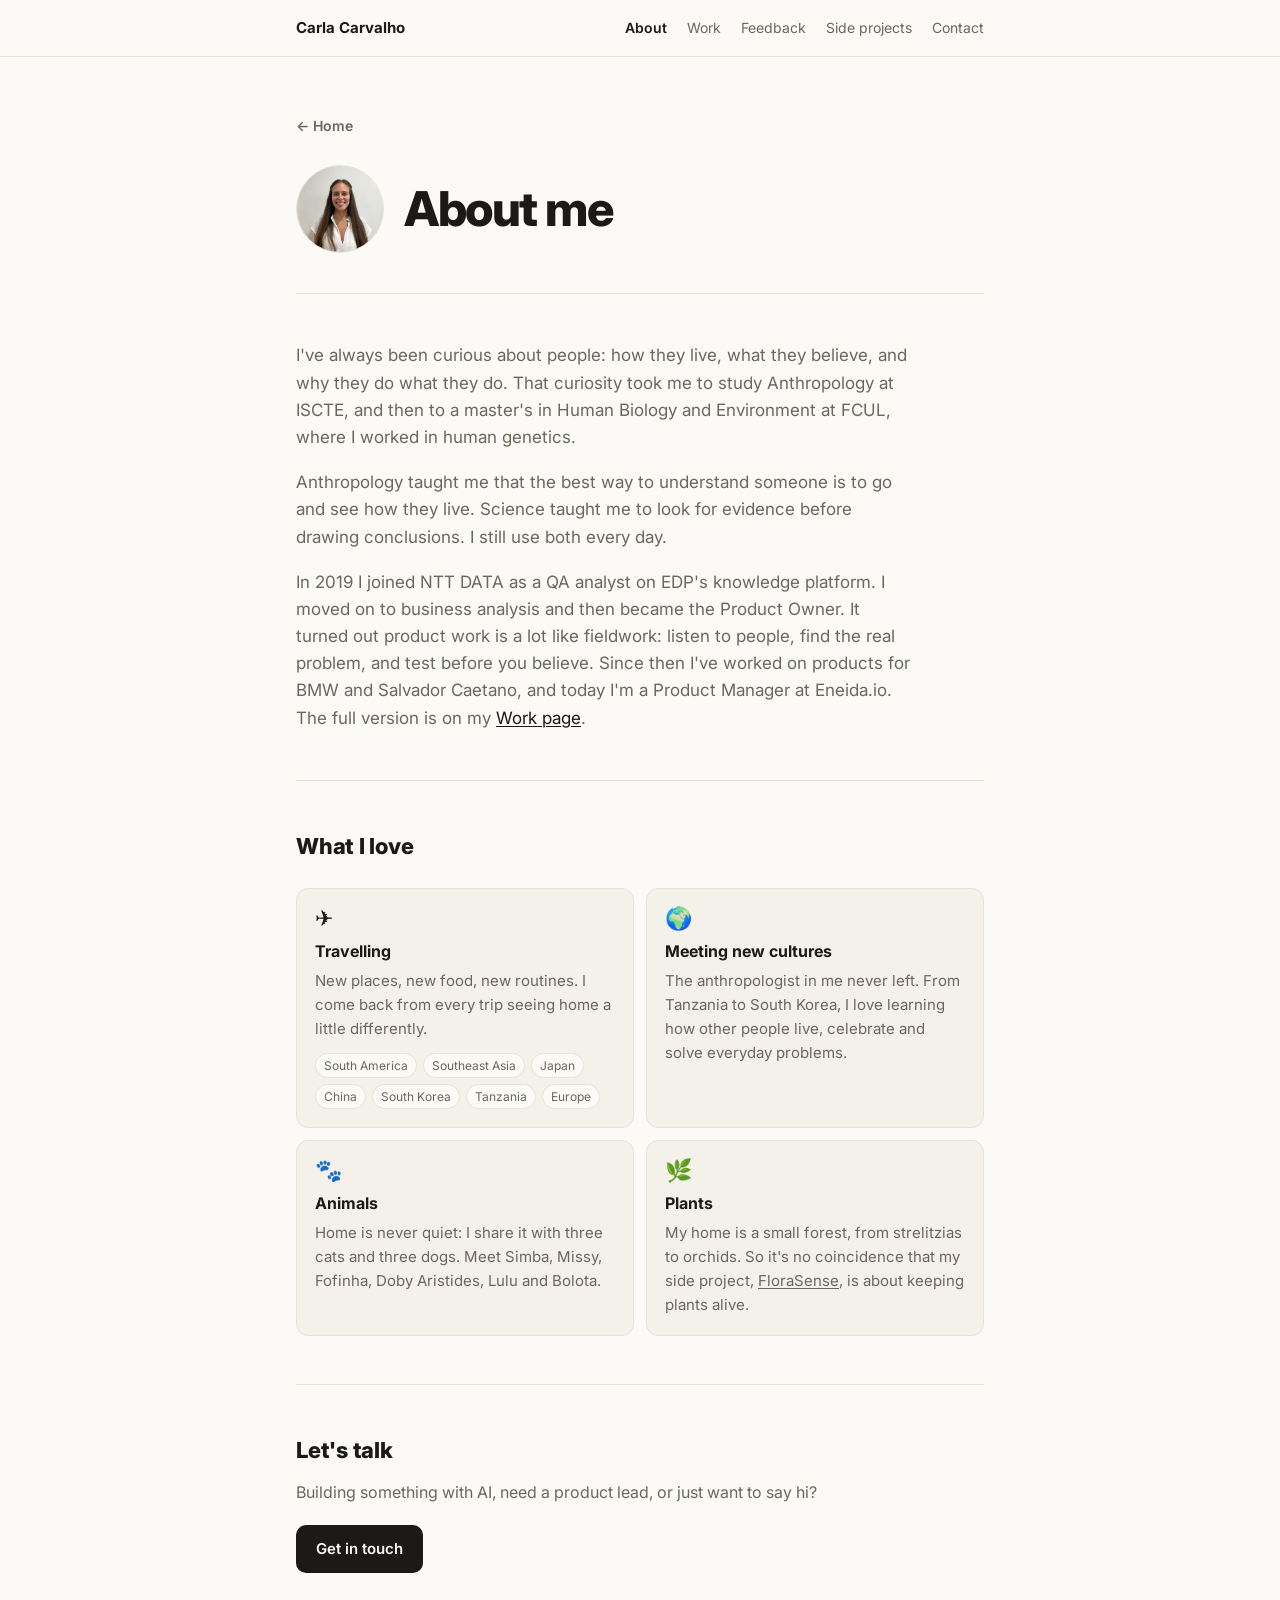
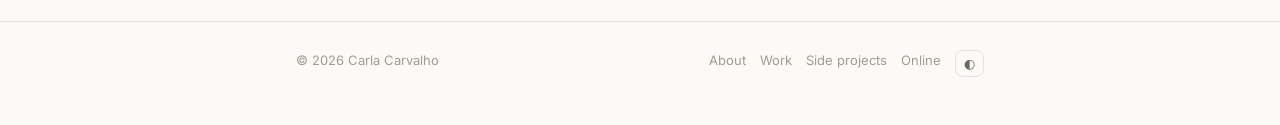
==== about-me.html @ 97bcd379 "Add files via upload" ====
<!doctype html>
<html lang="en">
<head>
<meta charset="utf-8">
<meta name="viewport" content="width=device-width, initial-scale=1">
<title>About Carla</title>
<meta name="description" content="About Carla Carvalho: anthropologist turned product manager, who loves travelling, new cultures, animals and plants.">
<link rel="icon" href="favicon.svg" type="image/svg+xml">
<link rel="apple-touch-icon" href="apple-touch-icon.png">
<meta name="theme-color" content="#fbfaf6">
<!-- Link previews (LinkedIn, WhatsApp, Slack). If the site moves to another domain, update these URLs. -->
<meta property="og:type" content="website">
<meta property="og:title" content="About Carla">
<meta property="og:description" content="About Carla Carvalho: anthropologist turned product manager, who loves travelling, new cultures, animals and plants.">
<meta property="og:image" content="https://carlamcarvalho.github.io/og-image.jpg">
<meta property="og:url" content="https://carlamcarvalho.github.io/about-me.html">
<link rel="canonical" href="https://carlamcarvalho.github.io/about-me.html">
<meta property="og:image:width" content="1200">
<meta property="og:image:height" content="630">
<meta name="twitter:card" content="summary_large_image">
<link rel="preconnect" href="https://fonts.googleapis.com">
<link rel="preconnect" href="https://fonts.gstatic.com" crossorigin>
<link href="https://fonts.googleapis.com/css2?family=Inter:wght@400;500;600;700;800&display=swap" rel="stylesheet">
<link rel="stylesheet" href="styles.css">
</head>
<body>

<header>
  <div class="wrap">
    <a href="index.html" class="brand">Carla Carvalho</a>
    <nav>
      <a href="about-me.html" class="active">About</a>
      <a href="work.html">Work</a>
      <a href="index.html#feedback">Feedback</a>
      <a href="index.html#projects">Side projects</a>
      <a href="#contact">Contact</a>
    </nav>
  </div>
</header>

<main class="wrap">

  <div class="page-head">
    <a href="index.html" class="back">← Home</a>
    <div class="title-row">
      <div class="avatar"><img src="carla.jpg" alt="Carla Carvalho" width="112" height="112"></div>
      <h1>About me</h1>
    </div>
  </div>

  <section class="prose">
    <p>I've always been curious about people: how they live, what they believe, and why they do what they do. That curiosity took me to study Anthropology at ISCTE, and then to a master's in Human Biology and Environment at FCUL, where I worked in human genetics.</p>
    <p>Anthropology taught me that the best way to understand someone is to go and see how they live. Science taught me to look for evidence before drawing conclusions. I still use both every day.</p>
    <p>In 2019 I joined NTT DATA as a QA analyst on EDP's knowledge platform. I moved on to business analysis and then became the Product Owner. It turned out product work is a lot like fieldwork: listen to people, find the real problem, and test before you believe. Since then I've worked on products for BMW and Salvador Caetano, and today I'm a Product Manager at Eneida.io. The full version is on my <a href="work.html">Work page</a>.</p>
  </section>

  <section>
    <h2>What I love</h2>
    <div class="loves">
      <div class="love">
        <span class="ico" aria-hidden="true">✈️</span>
        <h3>Travelling</h3>
        <p>New places, new food, new routines. I come back from every trip seeing home a little differently.</p>
        <div class="tags small">
          <span class="tag">South America</span><span class="tag">Southeast Asia</span><span class="tag">Japan</span>
          <span class="tag">China</span><span class="tag">South Korea</span><span class="tag">Tanzania</span><span class="tag">Europe</span>
        </div>
      </div>
      <div class="love">
        <span class="ico" aria-hidden="true">🌍</span>
        <h3>Meeting new cultures</h3>
        <p>The anthropologist in me never left. From Tanzania to South Korea, I love learning how other people live, celebrate and solve everyday problems.</p>
      </div>
      <div class="love">
        <span class="ico" aria-hidden="true">🐾</span>
        <h3>Animals</h3>
        <p>Home is never quiet: I share it with three cats and three dogs. Meet Simba, Missy, Fofinha, Doby Aristides, Lulu and Bolota.</p>
      </div>
      <div class="love">
        <span class="ico" aria-hidden="true">🌿</span>
        <h3>Plants</h3>
        <p>My home is a small forest, from strelitzias to orchids. So it's no coincidence that my side project, <a href="index.html#projects" class="inline">FloraSense</a>, is about keeping plants alive.</p>
      </div>
    </div>
  </section>

  <section id="contact" class="contact">
    <h2>Let's talk</h2>
    <p class="intro" style="margin-bottom:12px">Building something with AI, need a product lead, or just want to say hi?</p>
    <a class="btn" href="mailto:carlamendescarvalho@gmail.com">Get in touch</a>
  </section>

</main>

<footer>
  <div class="wrap">
    <span>© 2026 Carla Carvalho</span>
    <nav>
      <a href="about-me.html">About</a><a href="work.html">Work</a><a href="index.html#projects">Side projects</a><a href="index.html#online">Online</a>
      <button class="theme-toggle" id="theme" aria-label="Toggle dark mode">◐</button>
    </nav>
  </div>
</footer>

<script>
  (function () {
    const root = document.documentElement;
    try { const t = localStorage.getItem('theme'); if (t) root.dataset.theme = t; } catch (e) {}
    document.getElementById('theme').addEventListener('click', () => {
      const dark = root.dataset.theme ? root.dataset.theme === 'dark' : matchMedia('(prefers-color-scheme: dark)').matches;
      root.dataset.theme = dark ? 'light' : 'dark';
      try { localStorage.setItem('theme', root.dataset.theme); } catch (e) {}
    });
  })();
</script>
</body>
</html>
---- styles.css ----
:root {
    --bg: #fbfaf6;
    --surface: #f3f1ea;
    --text: #1c1a17;
    --muted: #6b675f;
    --faint: #a19c92;
    --line: #e7e3d9;
    --accent: #b4532a;
  }
  @media (prefers-color-scheme: dark) {
    :root:not([data-theme="light"]) {
      --bg: #161513; --surface: #1f1d1a; --text: #f2efe8; --muted: #a8a397;
      --faint: #79746a; --line: #2e2b26; --accent: #e58a5f;
    }
  }
  :root[data-theme="dark"] {
    --bg: #161513; --surface: #1f1d1a; --text: #f2efe8; --muted: #a8a397;
    --faint: #79746a; --line: #2e2b26; --accent: #e58a5f;
  }

  * { box-sizing: border-box; }
  html { scroll-behavior: smooth; scroll-padding-top: 72px; }
  body {
    margin: 0; background: var(--bg); color: var(--text);
    font-family: Inter, -apple-system, system-ui, "Segoe UI", Roboto, Helvetica, Arial, sans-serif;
    font-size: 16px; line-height: 1.6; -webkit-font-smoothing: antialiased;
  }
  a { color: inherit; text-decoration: none; }
  .wrap { max-width: 720px; margin: 0 auto; padding: 0 16px; }

  /* Header */
  header {
    position: sticky; top: 0; z-index: 10;
    background: color-mix(in srgb, var(--bg) 88%, transparent);
    backdrop-filter: blur(8px); -webkit-backdrop-filter: blur(8px);
    border-bottom: 1px solid var(--line);
  }
  header .wrap { display: flex; align-items: center; justify-content: space-between; height: 56px; gap: 16px; }
  .brand { font-weight: 700; font-size: 15px; white-space: nowrap; }
  nav { display: flex; gap: 20px; font-size: 14px; color: var(--muted); overflow-x: auto; scrollbar-width: none; }
  nav::-webkit-scrollbar { display: none; }
  nav a { white-space: nowrap; transition: color .15s; }
  nav a:hover { color: var(--text); }

  /* Hero */
  .hero { padding: 72px 0 48px; border-bottom: 1px solid var(--line); }
  .avatar {
    width: 112px; height: 112px; border-radius: 50%; overflow: hidden;
    background: var(--surface); border: 1px solid var(--line);
    margin-bottom: 28px;
  }
  .avatar img { width: 100%; height: 100%; object-fit: cover; display: block; transform: scale(1.04); }
  h1 { font-size: clamp(36px, 7vw, 48px); font-weight: 800; letter-spacing: -0.03em; line-height: 1.1; margin: 0 0 16px; }
  .lede { font-size: 19px; color: var(--muted); max-width: 620px; margin: 0 0 20px; }
  .more { font-size: 15px; font-weight: 600; color: var(--muted); transition: color .15s; }
  .more:hover { color: var(--accent); }

  /* Sections */
  section { padding: 48px 0; border-bottom: 1px solid var(--line); }
  h2 { font-size: 22px; font-weight: 800; letter-spacing: -0.01em; margin: 0 0 24px; }
  .intro { color: var(--muted); margin: -12px 0 28px; max-width: 620px; }

  /* Stats */
  .stats { display: grid; grid-template-columns: repeat(4, 1fr); gap: 12px; }
  .stat { background: var(--surface); border: 1px solid var(--line); border-radius: 12px; padding: 16px; }
  .stat b { display: block; font-size: 26px; font-weight: 800; letter-spacing: -0.02em; line-height: 1.2; }
  .stat span { font-size: 13px; color: var(--muted); line-height: 1.4; display: block; margin-top: 4px; }

  /* Entries */
  .entry { padding: 0 0 28px; }
  .entry:last-child { padding-bottom: 0; }
  .entry-head { display: flex; justify-content: space-between; align-items: baseline; gap: 16px; }
  .entry h3 { font-size: 17px; font-weight: 700; margin: 0; }
  .entry .role { font-size: 14px; color: var(--faint); font-weight: 500; margin: 2px 0 8px; }
  .entry .date { font-size: 13px; color: var(--faint); font-variant-numeric: tabular-nums; white-space: nowrap; }
  .entry p { margin: 0; color: var(--muted); }
  .entry p + p { margin-top: 8px; }

  .status { font-size: 12px; font-weight: 600; color: var(--accent); background: color-mix(in srgb, var(--accent) 12%, transparent); padding: 2px 8px; border-radius: 999px; white-space: nowrap; }
  .project-links { display: flex; flex-wrap: wrap; gap: 8px; margin-top: 14px; }
  .project-links a { font-size: 14px; font-weight: 600; padding: 6px 12px; border-radius: 8px; border: 1px solid var(--line); color: var(--text); transition: border-color .15s, color .15s; }
  .project-links a:hover { border-color: var(--accent); color: var(--accent); }

  /* Quotes */
  .quote { margin: 0 0 28px; padding: 20px 22px; background: var(--surface); border: 1px solid var(--line); border-radius: 12px; }
  .quote:last-child { margin-bottom: 0; }
  .quote blockquote { margin: 0 0 12px; font-size: 17px; line-height: 1.55; font-weight: 500; color: var(--text); }
  .quote figcaption { font-size: 13px; color: var(--faint); }
  .quote figcaption b { color: var(--text); font-weight: 600; }
  .quote .full { margin-top: 10px; font-size: 15px; color: var(--muted); }
  .quote .full p { margin: 0 0 10px; }
  a.inline { text-decoration: underline; text-underline-offset: 2px; }
  a.inline:hover { color: var(--accent); }

  /* Certifications */
  .certs { display: grid; grid-template-columns: 1fr 1fr; gap: 28px 32px; }
  .certs h3 { font-size: 15px; font-weight: 700; margin: 0 0 8px; }
  .list a.k:hover { color: var(--accent); }

  details { margin-top: 10px; }
  summary { cursor: pointer; font-size: 14px; font-weight: 600; color: var(--muted); list-style: none; }
  summary::-webkit-details-marker { display: none; }
  summary::after { content: " +"; }
  details[open] summary::after { content: " −"; }
  summary:hover { color: var(--accent); }
  details ul { margin: 10px 0 0; padding-left: 18px; color: var(--muted); font-size: 15px; }
  details li { margin-bottom: 6px; }

  /* Skills grid */
  .grid { display: grid; grid-template-columns: 1fr 1fr; gap: 24px 32px; }
  .grid h3 { font-size: 15px; font-weight: 700; margin: 0 0 4px; }
  .grid p { margin: 0; font-size: 15px; color: var(--muted); }

  .tags { display: flex; flex-wrap: wrap; gap: 8px; margin-top: 28px; }
  .tag { font-size: 13px; padding: 4px 10px; border-radius: 999px; background: var(--surface); border: 1px solid var(--line); color: var(--muted); }

  /* Learning */
  .cols { display: grid; grid-template-columns: 1fr 1fr; gap: 32px; }
  .list { list-style: none; margin: 0; padding: 0; }
  .list li { padding: 10px 0; border-top: 1px solid var(--line); display: flex; justify-content: space-between; gap: 12px; font-size: 15px; }
  .list li:first-child { border-top: 0; padding-top: 0; }
  .list .k { font-weight: 600; }
  .list .v { color: var(--faint); font-size: 13px; text-align: right; }
  .group-label { font-size: 12px; text-transform: uppercase; letter-spacing: .08em; color: var(--faint); font-weight: 600; margin: 0 0 12px; }

  /* Online */
  .links { display: grid; grid-template-columns: repeat(auto-fit, minmax(280px, 1fr)); gap: 12px; }
  .link { border: 1px solid var(--line); border-radius: 12px; padding: 14px 16px; transition: border-color .15s, background .15s; }
  .link:hover { border-color: var(--accent); background: var(--surface); }
  .link b { display: block; font-size: 15px; }
  .link span { font-size: 13px; color: var(--faint); overflow-wrap: anywhere; }

  /* Contact */
  .contact { border-bottom: 0; }
  .btn {
    display: inline-block; margin-top: 8px; padding: 12px 20px; border-radius: 10px;
    background: var(--text); color: var(--bg); font-weight: 600; font-size: 15px;
    transition: background .15s;
  }
  .btn:hover { background: var(--accent); }

  footer { border-top: 1px solid var(--line); padding: 28px 0 48px; font-size: 13px; color: var(--faint); }
  footer .wrap { display: flex; justify-content: space-between; flex-wrap: wrap; gap: 12px; }
  footer nav { font-size: 13px; gap: 14px; color: var(--faint); }
  .theme-toggle { background: none; border: 1px solid var(--line); color: var(--muted); border-radius: 8px; padding: 2px 8px; font: inherit; cursor: pointer; }

  @media (max-width: 640px) {
    header .wrap { height: auto; flex-direction: column; align-items: flex-start; gap: 4px; padding-top: 10px; padding-bottom: 10px; }
    header nav { width: 100%; gap: 16px; }
    .hero { padding: 48px 0 40px; }
    .stats { grid-template-columns: 1fr 1fr; }
    .grid, .cols, .certs { grid-template-columns: 1fr; }
    .links { grid-template-columns: 1fr; }
    .entry-head { flex-direction: column; gap: 0; }
  }

  /* Multi-page additions */
  nav a.active { color: var(--text); font-weight: 600; }
  .back { display: inline-block; font-size: 14px; font-weight: 600; color: var(--muted); margin-bottom: 28px; }
  .back:hover { color: var(--accent); }
  .page-head { padding: 56px 0 40px; border-bottom: 1px solid var(--line); }
  .page-head h1 { margin-bottom: 8px; }
  .page-head .sub { color: var(--faint); font-size: 15px; margin: 0 0 20px; }
  .prose p { font-size: 17px; color: var(--muted); max-width: 620px; margin: 0 0 18px; }
  .prose p:last-child { margin-bottom: 0; }
  .prose a { color: var(--text); text-decoration: underline; text-underline-offset: 2px; }
  .prose a:hover { color: var(--accent); }
  .see-all { display: inline-block; margin-top: 24px; font-size: 15px; font-weight: 600; color: var(--muted); }
  .see-all:hover { color: var(--accent); }
  .loves { display: grid; grid-template-columns: 1fr 1fr; gap: 12px; }
  .love { background: var(--surface); border: 1px solid var(--line); border-radius: 12px; padding: 18px; }
  .love .ico { font-size: 22px; line-height: 1; margin-bottom: 10px; display: block; }
  .love h3 { font-size: 16px; font-weight: 700; margin: 0 0 4px; }
  .love p { margin: 0; font-size: 15px; color: var(--muted); }
  .quote.short { padding: 18px 20px; margin-bottom: 12px; }
  .quote.short blockquote { font-size: 16px; margin-bottom: 8px; }
  @media (max-width: 640px) { .loves { grid-template-columns: 1fr; } .page-head { padding: 40px 0 32px; } }
  .title-row { display: flex; align-items: center; gap: 20px; }
  .title-row .avatar { margin: 0; flex-shrink: 0; width: 88px; height: 88px; }
  .title-row h1 { margin: 0; }
  .tags.small { margin-top: 12px; gap: 6px; }
  .tags.small .tag { font-size: 12px; padding: 2px 8px; background: var(--bg); }
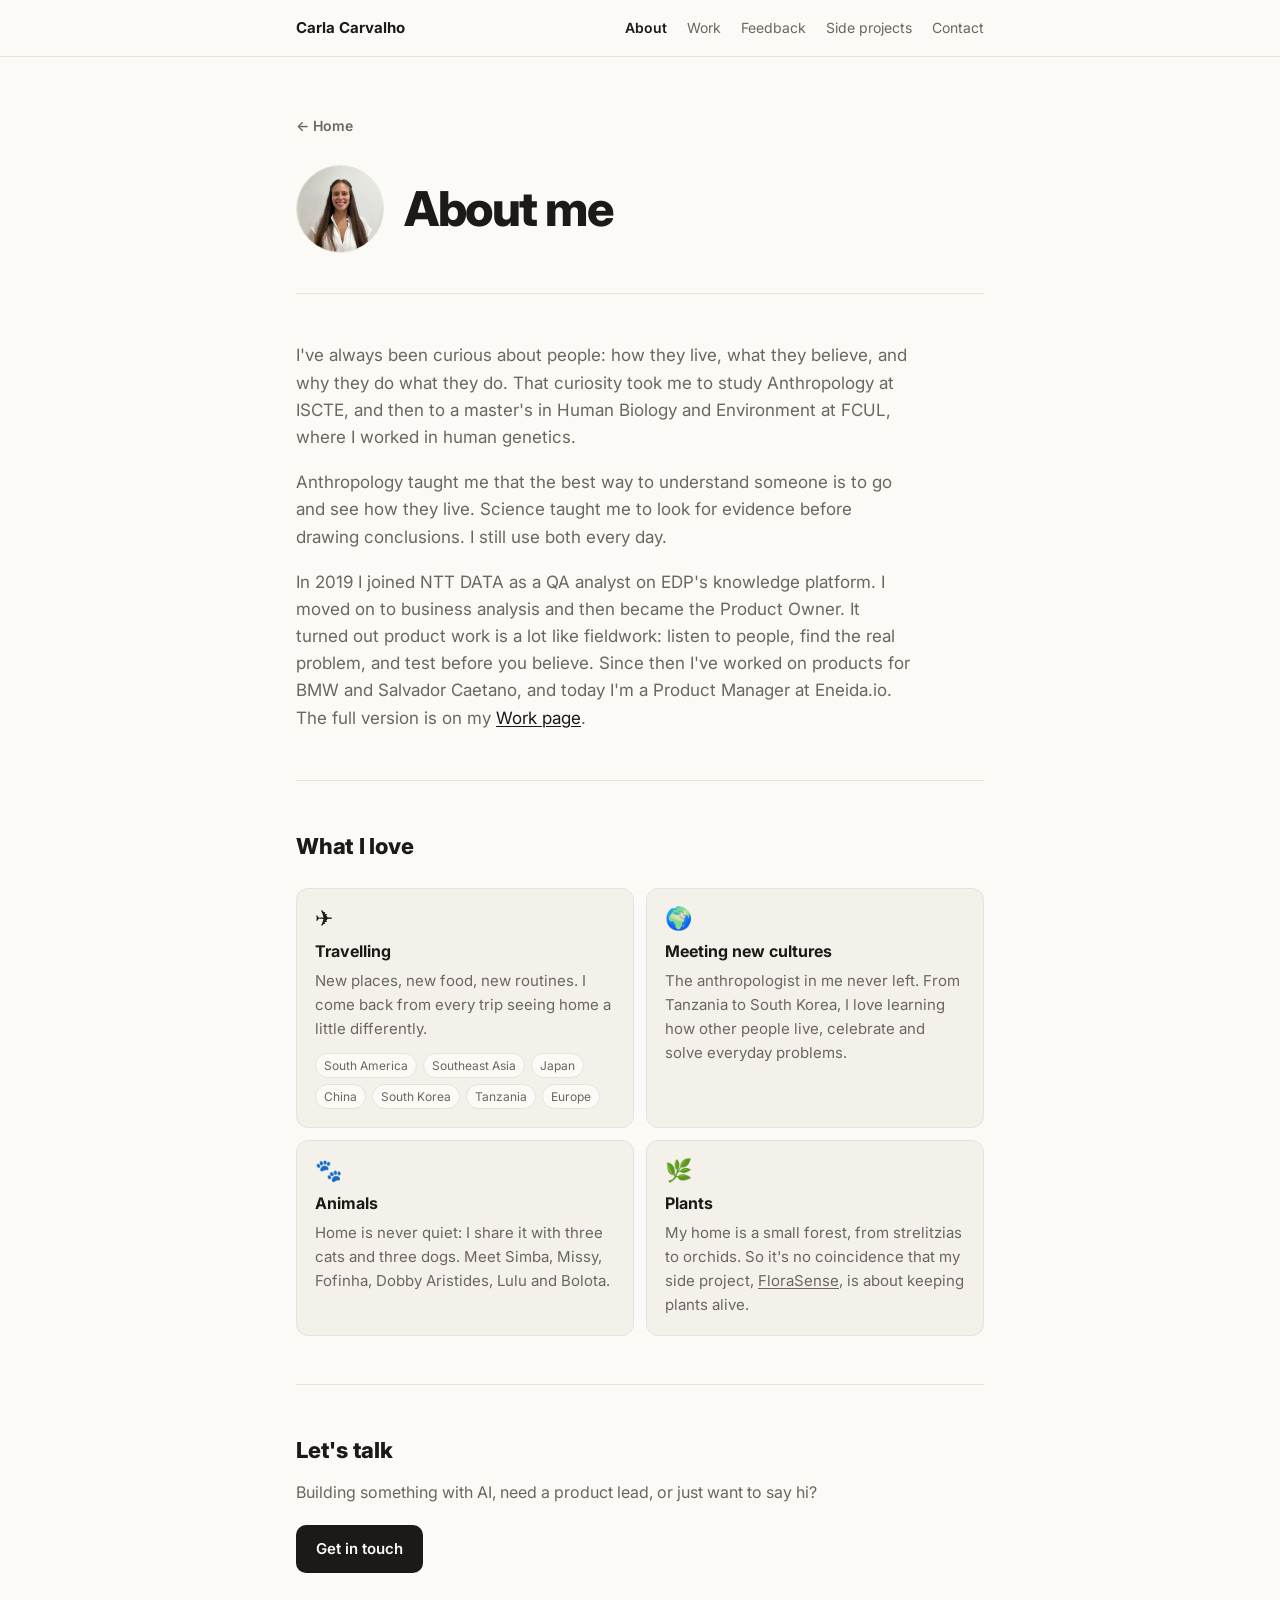
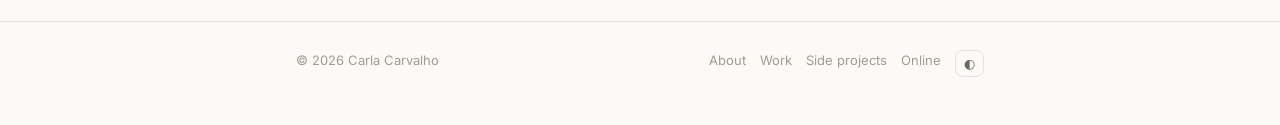
==== commit d858a27f: "Add files via upload" ====
--- a/about-me.html
+++ b/about-me.html
@@ -74,7 +74,7 @@
       <div class="love">
         <span class="ico" aria-hidden="true">🐾</span>
         <h3>Animals</h3>
-        <p>Home is never quiet: I share it with three cats and three dogs. Meet Simba, Missy, Fofinha, Doby Aristides, Lulu and Bolota.</p>
+        <p>Home is never quiet: I share it with three cats and three dogs. Meet Simba, Missy, Fofinha, Dobby Aristides, Lulu and Bolota.</p>
       </div>
       <div class="love">
         <span class="ico" aria-hidden="true">🌿</span>
--- a/styles.css
+++ b/styles.css
@@ -180,3 +180,9 @@
   .title-row h1 { margin: 0; }
   .tags.small { margin-top: 12px; gap: 6px; }
   .tags.small .tag { font-size: 12px; padding: 2px 8px; background: var(--bg); }
+  /* Company logos */
+  .entry h3.co { display: flex; align-items: center; gap: 8px; }
+  .co-logo { width: 20px; height: 20px; object-fit: contain; flex-shrink: 0; }
+  .co-wordmark { height: 16px; width: auto; display: block; margin: 3px 0; }
+  @media (prefers-color-scheme: dark) { :root:not([data-theme="light"]) .co-wordmark { filter: invert(1) hue-rotate(180deg); } }
+  :root[data-theme="dark"] .co-wordmark { filter: invert(1) hue-rotate(180deg); }
